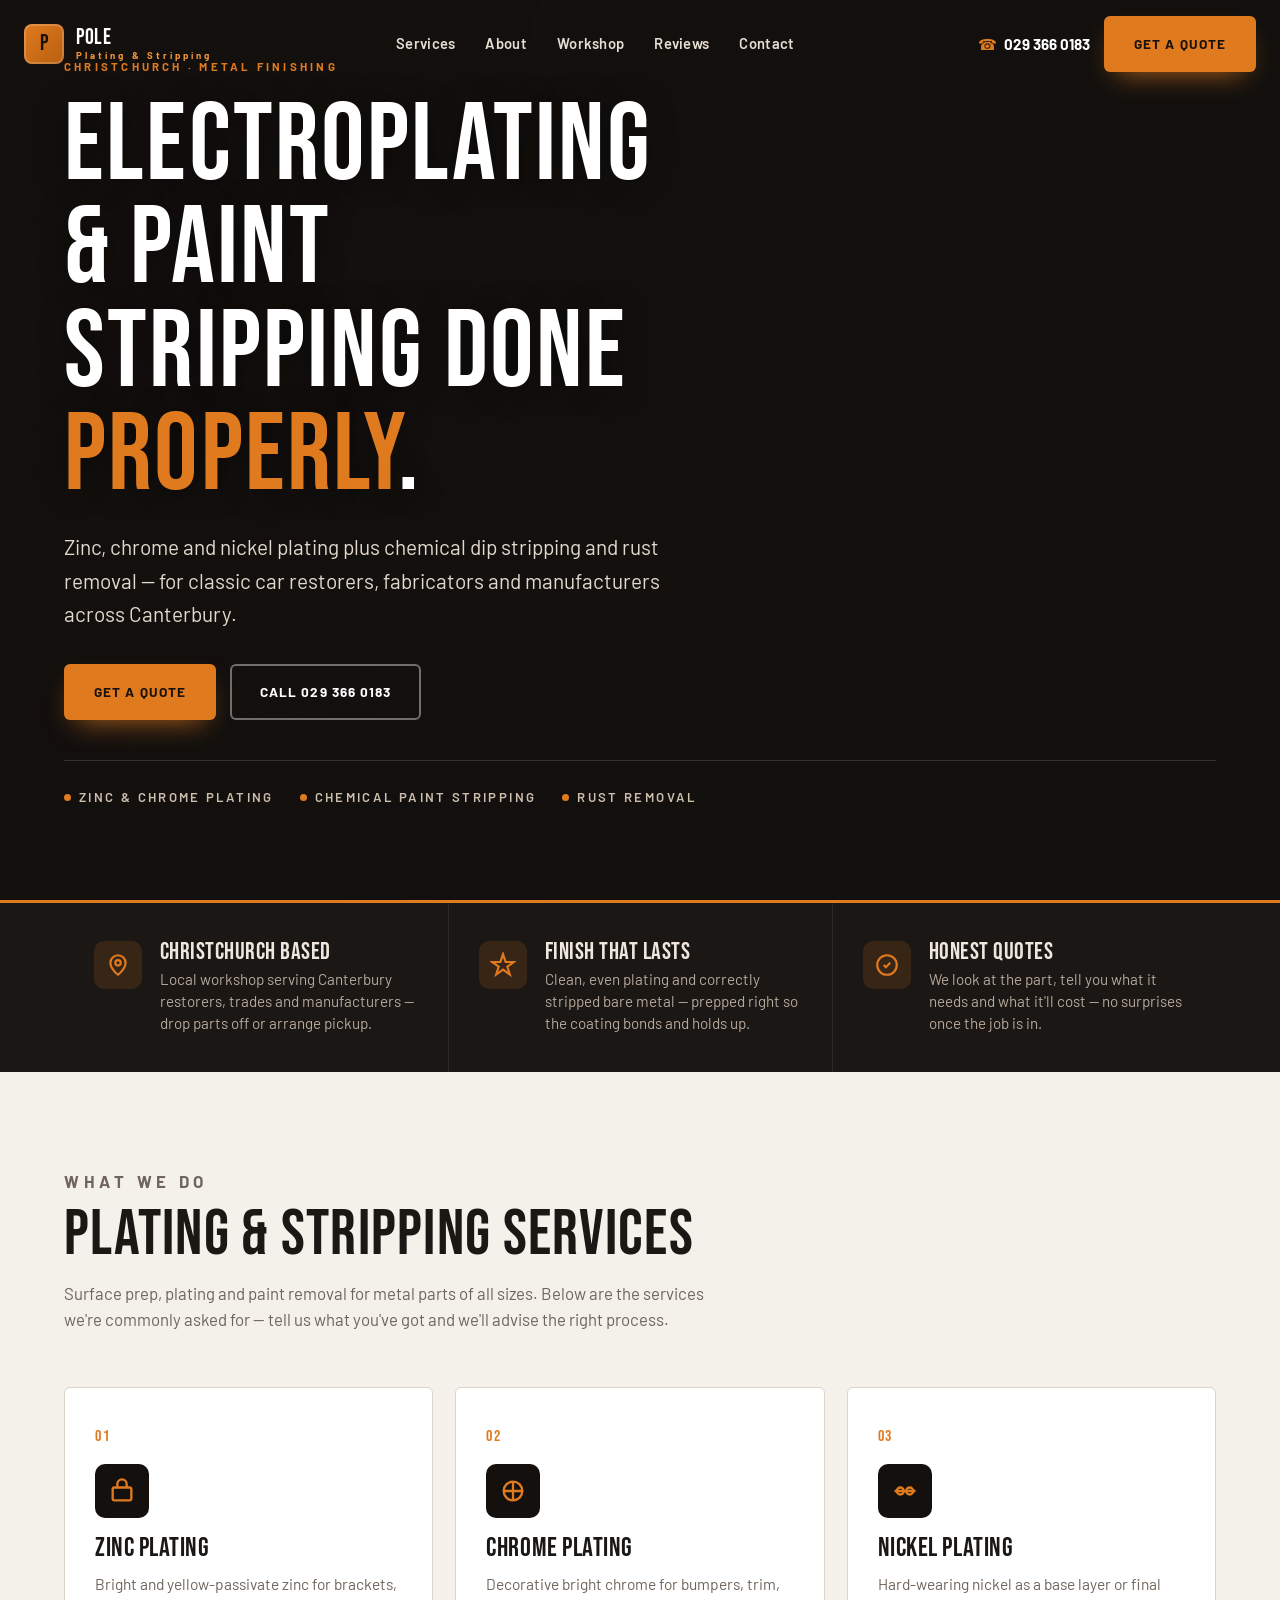
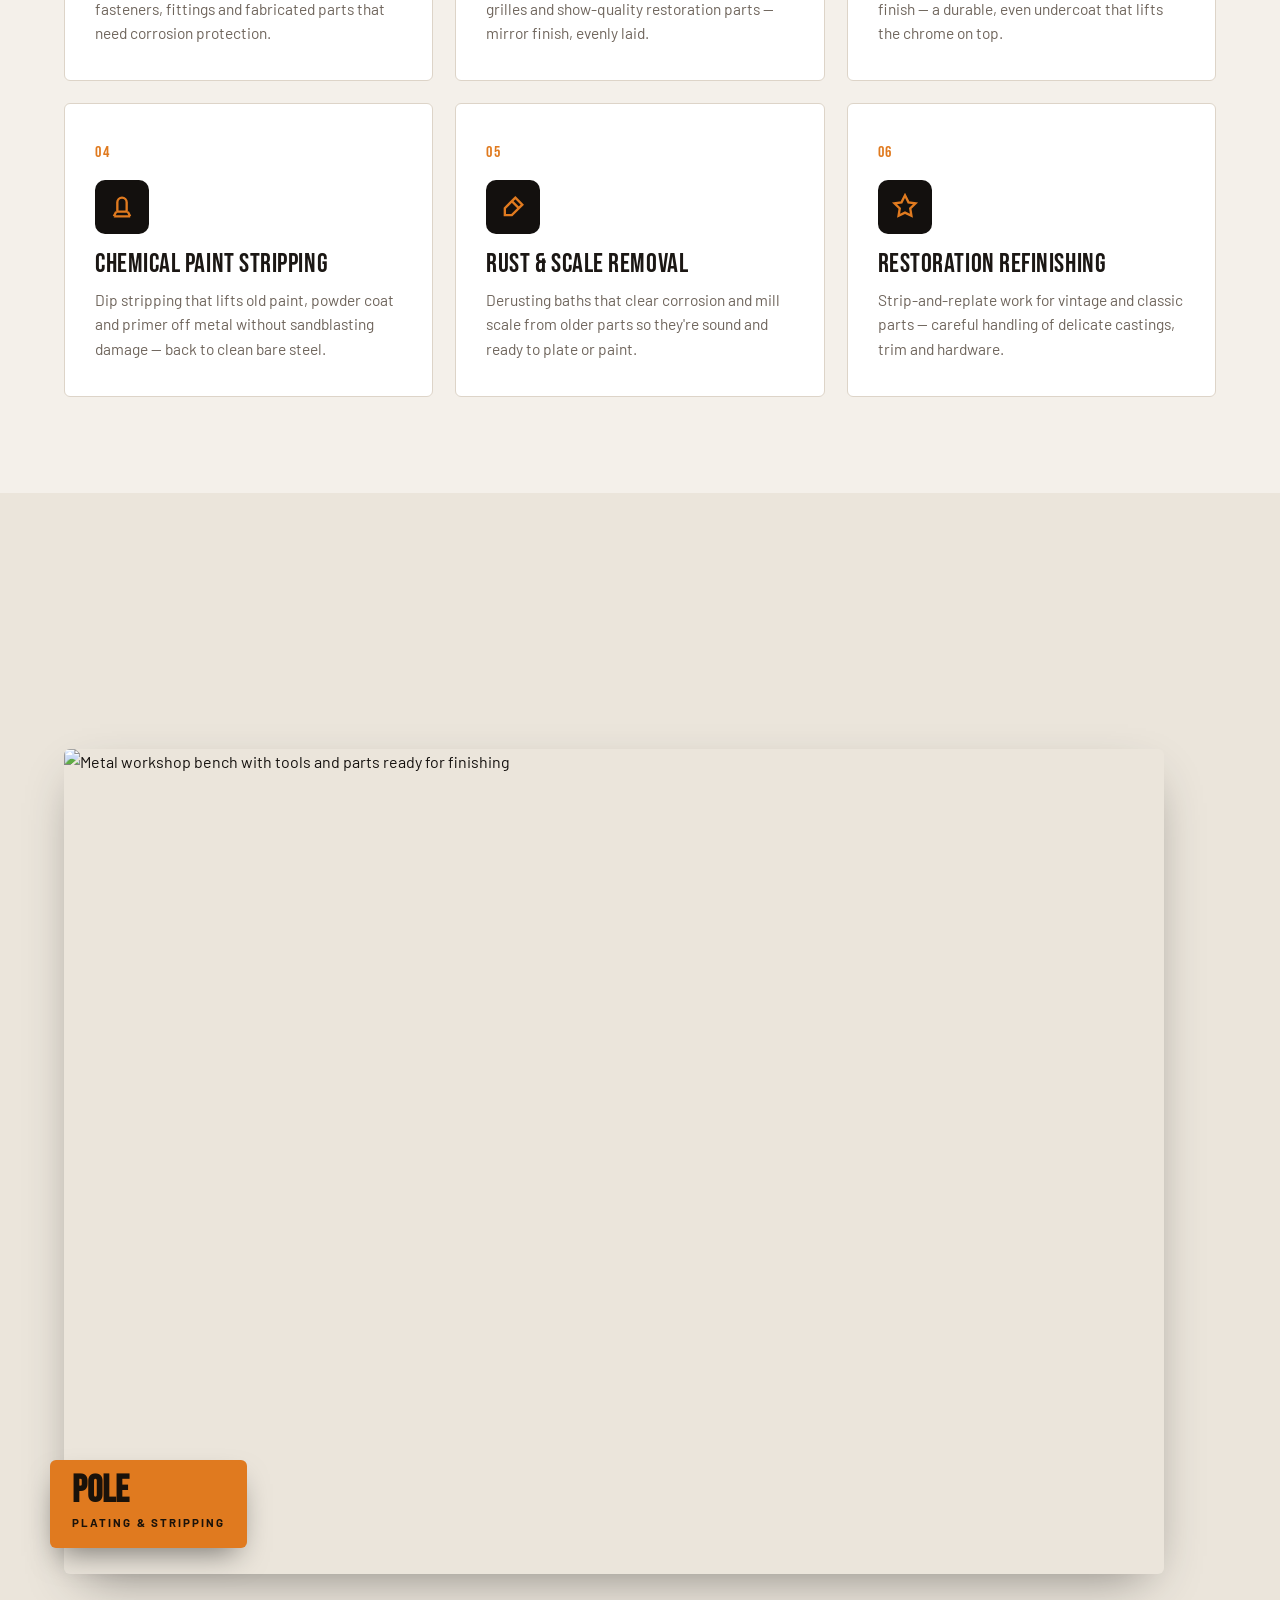
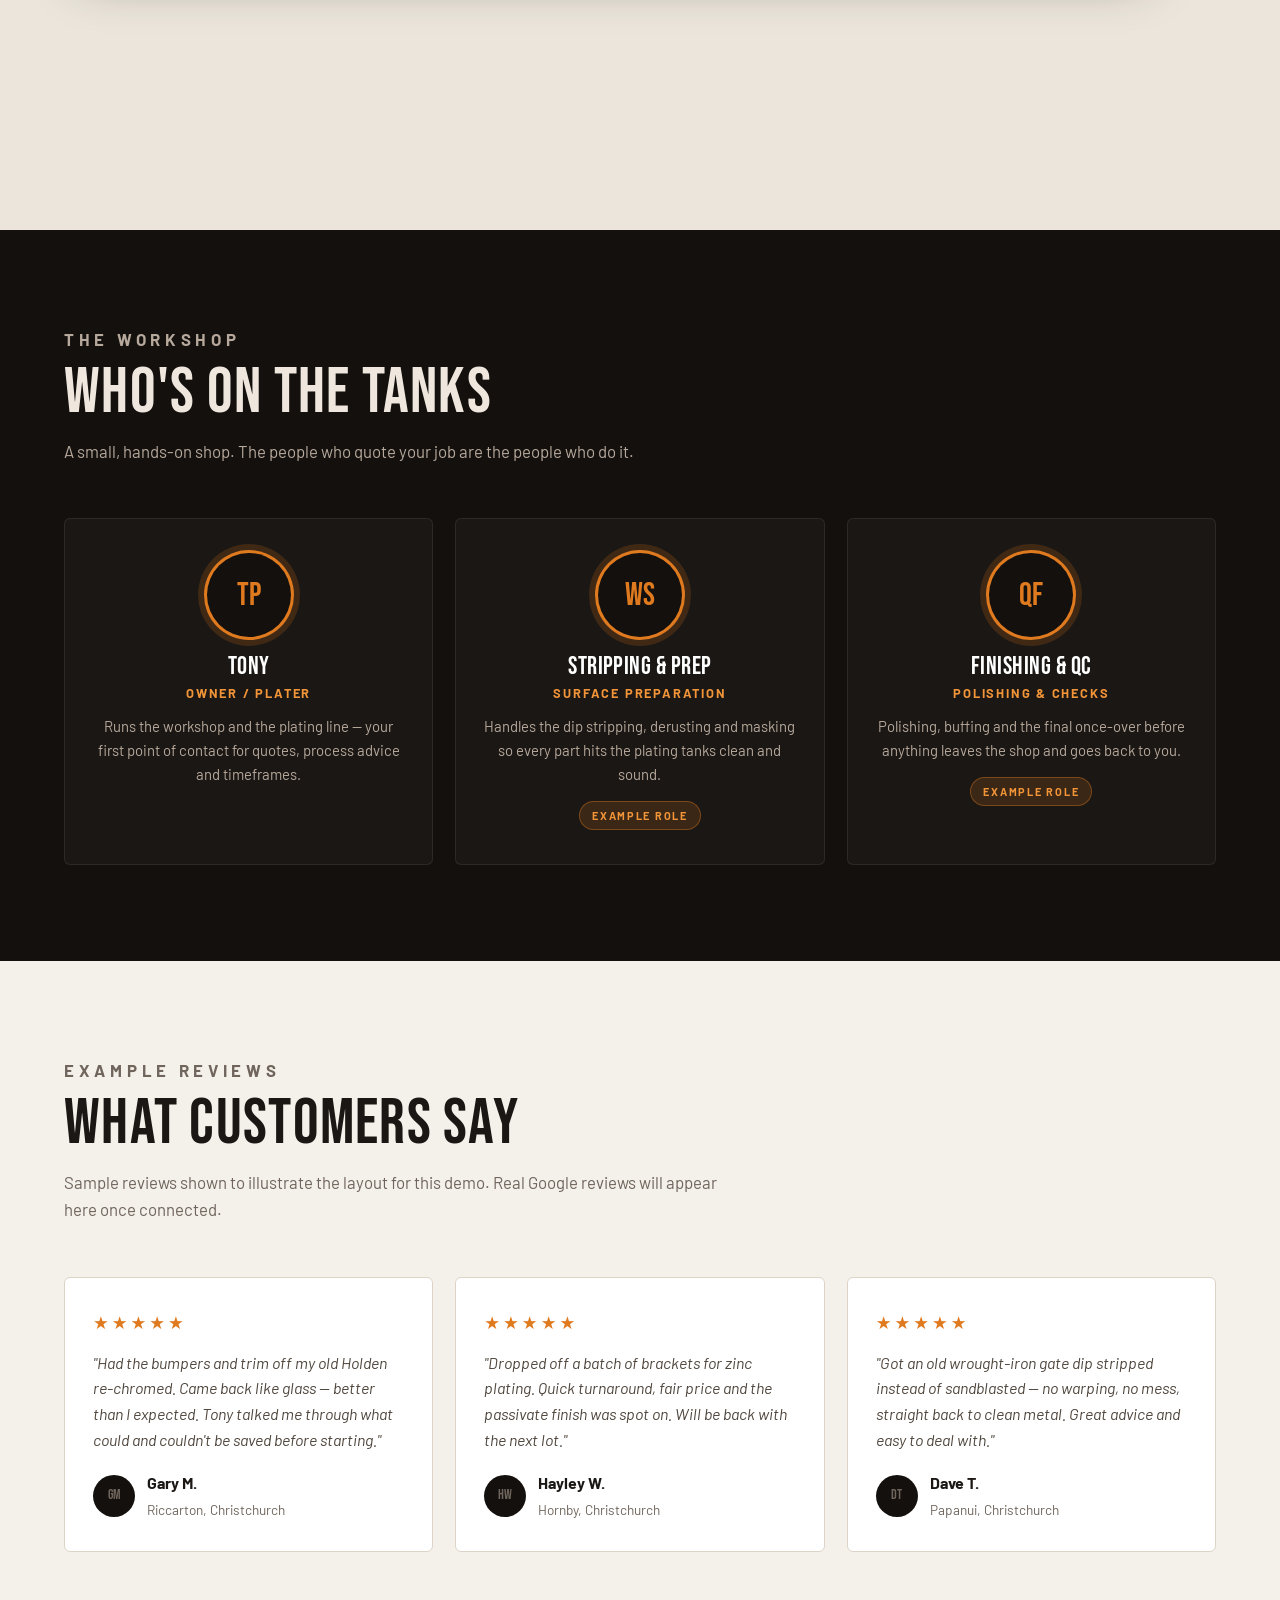
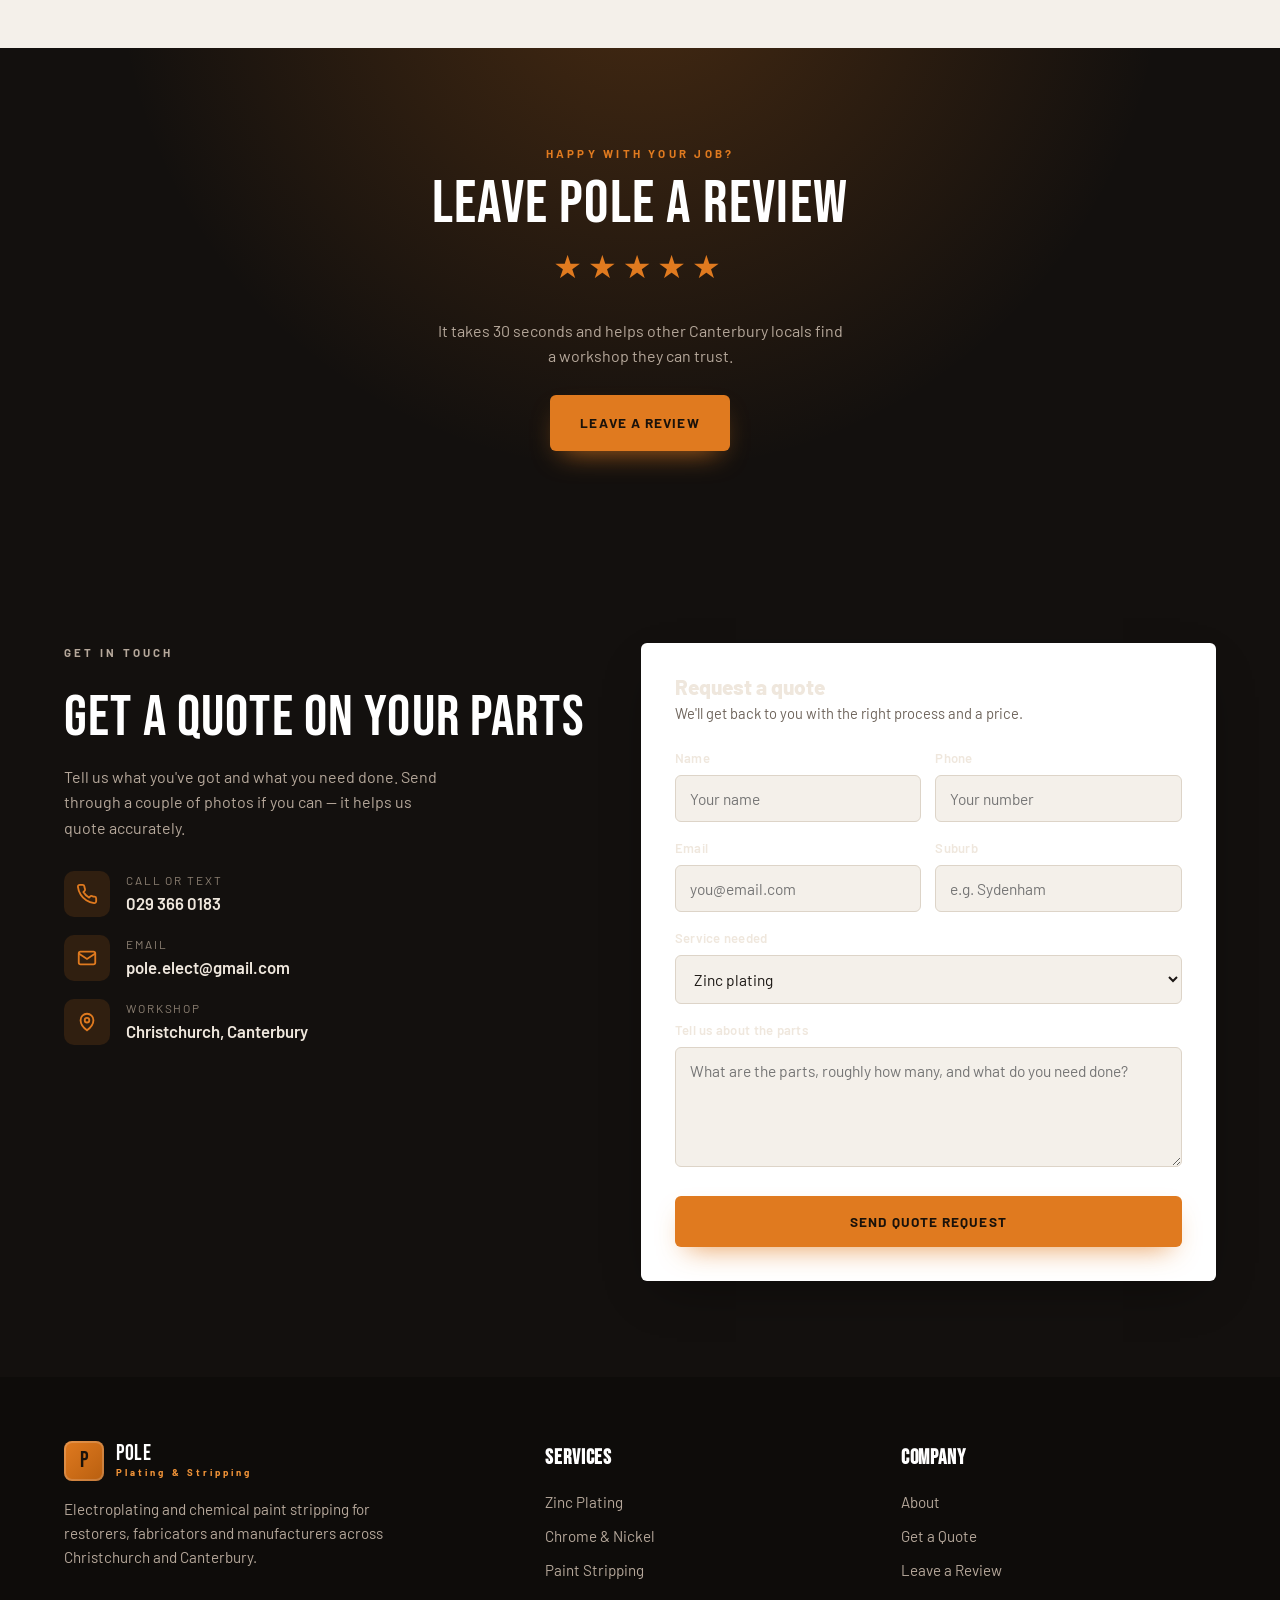
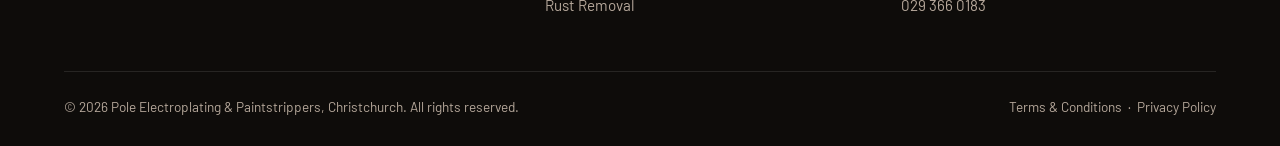
==== index.html @ 2fe61bdd "Initial build: Pole Electroplating & Paintstrippers" ====
<!DOCTYPE html>
<html lang="en-NZ">
<head>
<meta charset="UTF-8">
<meta name="viewport" content="width=device-width, initial-scale=1.0">
<title>Pole Electroplating &amp; Paintstrippers | Electroplating &amp; Paint Stripping, Christchurch</title>
<meta name="description" content="Christchurch electroplating and chemical paint stripping. Zinc, chrome and nickel plating plus dip stripping and rust removal for restorers, fabricators and manufacturers. Get a quote from Pole.">
<link rel="icon" type="image/svg+xml" href="favicon.svg">
<meta property="og:title" content="Pole Electroplating & Paintstrippers — Christchurch metal finishing">
<meta property="og:description" content="Zinc, chrome and nickel plating plus chemical paint stripping and rust removal across Canterbury.">
<meta property="og:type" content="website">
<meta property="og:image" content="https://images.unsplash.com/photo-1518709268805-4e9042af9f23?auto=format&fit=crop&w=1200&q=70">
<link rel="preconnect" href="https://fonts.googleapis.com">
<link rel="preconnect" href="https://fonts.gstatic.com" crossorigin>
<link href="https://fonts.googleapis.com/css2?family=Bebas+Neue&family=Barlow:ital,wght@0,400;0,500;0,600;0,700;0,800;1,400&display=swap" rel="stylesheet">
<link rel="stylesheet" href="style.css">
</head>
<body>

<!-- Intro overlay -->
<div class="intro" aria-hidden="true">
  <div class="intro-mark">
    <div class="brand-mark">P</div>
    <b>POLE</b>
    <span>Electroplating &amp; Paintstrippers</span>
    <div class="intro-bar"><i></i></div>
  </div>
</div>

<!-- Nav -->
<header class="nav">
  <a class="brand" href="index.html">
    <span class="brand-mark">P</span>
    <span class="brand-name">Pole<small>Plating &amp; Stripping</small></span>
  </a>
  <nav class="nav-links">
    <a href="#services">Services</a>
    <a href="#about">About</a>
    <a href="#crew">Workshop</a>
    <a href="#reviews">Reviews</a>
    <a href="#contact">Contact</a>
  </nav>
  <div class="nav-cta">
    <a class="nav-phone" href="tel:+64293660183"><span>&#9742;</span> 029 366 0183</a>
    <a class="btn btn--primary" href="#contact">Get a Quote</a>
    <button class="nav-toggle" aria-label="Menu"><svg viewBox="0 0 24 24" fill="none" stroke="currentColor" stroke-width="2"><path d="M3 6h18M3 12h18M3 18h18"/></svg></button>
  </div>
</header>

<!-- Hero -->
<section class="hero">
  <div class="hero-slides">
    <div class="hero-slide active" style="background-image:url('https://images.unsplash.com/photo-1518709268805-4e9042af9f23?auto=format&fit=crop&w=1900&q=80')"></div>
    <div class="hero-slide" style="background-image:url('https://images.unsplash.com/photo-1504917595217-d4dc5ebe6122?auto=format&fit=crop&w=1900&q=80')"></div>
    <div class="hero-slide" style="background-image:url('https://images.unsplash.com/photo-1565891741441-64926e441838?auto=format&fit=crop&w=1900&q=80')"></div>
  </div>
  <div class="hero-overlay"></div>
  <div class="hero-inner">
    <p class="eyebrow">Christchurch &middot; Metal Finishing</p>
    <h1>Electroplating &amp; paint stripping done <em>properly</em>.</h1>
    <p class="hero-sub">Zinc, chrome and nickel plating plus chemical dip stripping and rust removal — for classic car restorers, fabricators and manufacturers across Canterbury.</p>
    <div class="hero-actions">
      <a class="btn btn--primary" href="#contact">Get a Quote</a>
      <a class="btn btn--ghost" href="tel:+64293660183">Call 029 366 0183</a>
    </div>
    <div class="hero-tags">
      <span>Zinc &amp; Chrome Plating</span>
      <span>Chemical Paint Stripping</span>
      <span>Rust Removal</span>
    </div>
  </div>
</section>

<!-- Trust strip -->
<section class="trust">
  <div class="wrap">
    <div class="trust-grid">
      <div class="trust-item reveal">
        <div class="trust-ico"><svg viewBox="0 0 24 24" fill="none" stroke="currentColor" stroke-width="2"><path d="M12 21s-7-5.2-7-11a7 7 0 0 1 14 0c0 5.8-7 11-7 11z"/><circle cx="12" cy="10" r="2.5"/></svg></div>
        <div><h3>Christchurch Based</h3><p>Local workshop serving Canterbury restorers, trades and manufacturers — drop parts off or arrange pickup.</p></div>
      </div>
      <div class="trust-item reveal">
        <div class="trust-ico"><svg viewBox="0 0 24 24" fill="none" stroke="currentColor" stroke-width="2"><path d="M12 2l2.4 7.2H22l-6 4.4 2.3 7.2-6.3-4.6L5.7 20.8 8 13.6 2 9.2h7.6z"/></svg></div>
        <div><h3>Finish That Lasts</h3><p>Clean, even plating and correctly stripped bare metal — prepped right so the coating bonds and holds up.</p></div>
      </div>
      <div class="trust-item reveal">
        <div class="trust-ico"><svg viewBox="0 0 24 24" fill="none" stroke="currentColor" stroke-width="2"><path d="M9 12l2 2 4-4"/><path d="M21 12a9 9 0 1 1-18 0 9 9 0 0 1 18 0z"/></svg></div>
        <div><h3>Honest Quotes</h3><p>We look at the part, tell you what it needs and what it'll cost — no surprises once the job is in.</p></div>
      </div>
    </div>
  </div>
</section>

<!-- Services -->
<section class="section section--bone" id="services">
  <div class="wrap">
    <div class="section-head reveal">
      <p class="eyebrow">What We Do</p>
      <h2>Plating &amp; stripping services</h2>
      <p>Surface prep, plating and paint removal for metal parts of all sizes. Below are the services we're commonly asked for — tell us what you've got and we'll advise the right process.</p>
    </div>
    <div class="svc-grid">
      <article class="svc-card reveal">
        <span class="svc-num">01</span>
        <div class="svc-ico"><svg viewBox="0 0 24 24" fill="none" stroke="currentColor" stroke-width="2"><rect x="4" y="9" width="16" height="11" rx="1.5"/><path d="M8 9V6a4 4 0 0 1 8 0v3"/></svg></div>
        <h3>Zinc Plating</h3>
        <p>Bright and yellow-passivate zinc for brackets, fasteners, fittings and fabricated parts that need corrosion protection.</p>
      </article>
      <article class="svc-card reveal">
        <span class="svc-num">02</span>
        <div class="svc-ico"><svg viewBox="0 0 24 24" fill="none" stroke="currentColor" stroke-width="2"><circle cx="12" cy="12" r="8"/><path d="M12 4v16M4 12h16"/></svg></div>
        <h3>Chrome Plating</h3>
        <p>Decorative bright chrome for bumpers, trim, grilles and show-quality restoration parts — mirror finish, evenly laid.</p>
      </article>
      <article class="svc-card reveal">
        <span class="svc-num">03</span>
        <div class="svc-ico"><svg viewBox="0 0 24 24" fill="none" stroke="currentColor" stroke-width="2"><path d="M3 12h18"/><circle cx="8" cy="12" r="3"/><circle cx="16" cy="12" r="3"/></svg></div>
        <h3>Nickel Plating</h3>
        <p>Hard-wearing nickel as a base layer or final finish — a durable, even undercoat that lifts the chrome on top.</p>
      </article>
      <article class="svc-card reveal">
        <span class="svc-num">04</span>
        <div class="svc-ico"><svg viewBox="0 0 24 24" fill="none" stroke="currentColor" stroke-width="2"><path d="M5 20h14M7 16l-2 4M17 16l2 4"/><path d="M8 16V8a4 4 0 0 1 8 0v8z"/></svg></div>
        <h3>Chemical Paint Stripping</h3>
        <p>Dip stripping that lifts old paint, powder coat and primer off metal without sandblasting damage — back to clean bare steel.</p>
      </article>
      <article class="svc-card reveal">
        <span class="svc-num">05</span>
        <div class="svc-ico"><svg viewBox="0 0 24 24" fill="none" stroke="currentColor" stroke-width="2"><path d="M14 4l6 6-9 9H5v-6z"/><path d="M11 7l6 6"/></svg></div>
        <h3>Rust &amp; Scale Removal</h3>
        <p>Derusting baths that clear corrosion and mill scale from older parts so they're sound and ready to plate or paint.</p>
      </article>
      <article class="svc-card reveal">
        <span class="svc-num">06</span>
        <div class="svc-ico"><svg viewBox="0 0 24 24" fill="none" stroke="currentColor" stroke-width="2"><path d="M12 2l3 6 6 .9-4.5 4.3 1 6.3L12 16.8 6.5 19.5l1-6.3L3 8.9 9 8z"/></svg></div>
        <h3>Restoration Refinishing</h3>
        <p>Strip-and-replate work for vintage and classic parts — careful handling of delicate castings, trim and hardware.</p>
      </article>
    </div>
  </div>
</section>

<!-- About -->
<section class="section section--bone2" id="about">
  <div class="wrap">
    <div class="about-grid">
      <div class="about-media reveal">
        <img src="https://images.unsplash.com/photo-1486262715619-67b85e0b08d3?auto=format&fit=crop&w=1100&q=80" alt="Metal workshop bench with tools and parts ready for finishing" width="1100" height="825" loading="lazy">
        <div class="about-tag"><b>Pole</b><span>Plating &amp; Stripping</span></div>
      </div>
      <div class="about-copy reveal">
        <p class="eyebrow">About the Workshop</p>
        <h2>A Christchurch metal finishing shop that treats your parts like its own</h2>
        <p>Pole Electroplating &amp; Paintstrippers handles the messy, exacting end of metalwork — getting old coatings off and fresh plating on, so your parts come back clean, protected and looking right.</p>
        <p>Whether it's a single bumper for a restoration, a batch of brackets off a production line, or a rusty gate that needs stripping back, we work out the right process for the part in front of us and do it properly.</p>
        <ul class="check">
          <li><svg viewBox="0 0 24 24" fill="none" stroke="currentColor" stroke-width="2.4"><path d="M5 12l5 5L20 6"/></svg> Locally owned and operated in Christchurch</li>
          <li><svg viewBox="0 0 24 24" fill="none" stroke="currentColor" stroke-width="2.4"><path d="M5 12l5 5L20 6"/></svg> Clear quotes before any work starts</li>
          <li><svg viewBox="0 0 24 24" fill="none" stroke="currentColor" stroke-width="2.4"><path d="M5 12l5 5L20 6"/></svg> Careful handling of delicate and one-off parts</li>
        </ul>
        <a class="btn btn--dark" href="#contact" style="margin-top:28px">Talk to us about your parts</a>
      </div>
    </div>
  </div>
</section>

<!-- Crew -->
<section class="section section--dark" id="crew">
  <div class="wrap">
    <div class="section-head reveal">
      <p class="eyebrow">The Workshop</p>
      <h2>Who's on the tanks</h2>
      <p>A small, hands-on shop. The people who quote your job are the people who do it.</p>
    </div>
    <div class="crew-grid">
      <article class="crew-card reveal">
        <div class="crew-avatar">TP</div>
        <h3>Tony</h3>
        <div class="crew-role">Owner / Plater</div>
        <p>Runs the workshop and the plating line — your first point of contact for quotes, process advice and timeframes.</p>
      </article>
      <article class="crew-card reveal">
        <div class="crew-avatar">WS</div>
        <h3>Stripping &amp; Prep</h3>
        <div class="crew-role">Surface Preparation</div>
        <p>Handles the dip stripping, derusting and masking so every part hits the plating tanks clean and sound.</p>
        <span class="badge">Example role</span>
      </article>
      <article class="crew-card reveal">
        <div class="crew-avatar">QF</div>
        <h3>Finishing &amp; QC</h3>
        <div class="crew-role">Polishing &amp; Checks</div>
        <p>Polishing, buffing and the final once-over before anything leaves the shop and goes back to you.</p>
        <span class="badge">Example role</span>
      </article>
    </div>
  </div>
</section>

<!-- Reviews -->
<section class="section section--bone" id="reviews">
  <div class="wrap">
    <div class="section-head reveal">
      <p class="eyebrow">Example Reviews</p>
      <h2>What customers say</h2>
      <p>Sample reviews shown to illustrate the layout for this demo. Real Google reviews will appear here once connected.</p>
    </div>
    <div class="rev-grid">
      <article class="rev-card reveal">
        <div class="stars">&#9733;&#9733;&#9733;&#9733;&#9733;</div>
        <p>"Had the bumpers and trim off my old Holden re-chromed. Came back like glass — better than I expected. Tony talked me through what could and couldn't be saved before starting."</p>
        <div class="rev-who"><span class="rev-ini">GM</span><div><b>Gary M.</b><span>Riccarton, Christchurch</span></div></div>
      </article>
      <article class="rev-card reveal">
        <div class="stars">&#9733;&#9733;&#9733;&#9733;&#9733;</div>
        <p>"Dropped off a batch of brackets for zinc plating. Quick turnaround, fair price and the passivate finish was spot on. Will be back with the next lot."</p>
        <div class="rev-who"><span class="rev-ini">HW</span><div><b>Hayley W.</b><span>Hornby, Christchurch</span></div></div>
      </article>
      <article class="rev-card reveal">
        <div class="stars">&#9733;&#9733;&#9733;&#9733;&#9733;</div>
        <p>"Got an old wrought-iron gate dip stripped instead of sandblasted — no warping, no mess, straight back to clean metal. Great advice and easy to deal with."</p>
        <div class="rev-who"><span class="rev-ini">DT</span><div><b>Dave T.</b><span>Papanui, Christchurch</span></div></div>
      </article>
    </div>
  </div>
</section>

<!-- Review funnel banner -->
<section class="section funnel">
  <div class="wrap">
    <p class="eyebrow">Happy With Your Job?</p>
    <h2>Leave Pole a review</h2>
    <div class="funnel-stars">&#9733;&#9733;&#9733;&#9733;&#9733;</div>
    <p style="color:#b6a89b;max-width:46ch;margin:0 auto 26px">It takes 30 seconds and helps other Canterbury locals find a workshop they can trust.</p>
    <a class="btn btn--primary" href="review.html">Leave a Review</a>
  </div>
</section>

<!-- Contact -->
<section class="section section--dark" id="contact">
  <div class="wrap">
    <div class="contact-grid">
      <div class="contact-info reveal">
        <p class="eyebrow">Get In Touch</p>
        <h2>Get a quote on your parts</h2>
        <p>Tell us what you've got and what you need done. Send through a couple of photos if you can — it helps us quote accurately.</p>
        <div class="cinfo">
          <a href="tel:+64293660183"><span class="ci-ico"><svg viewBox="0 0 24 24" fill="none" stroke="currentColor" stroke-width="2"><path d="M22 16.9v3a2 2 0 0 1-2.2 2 19.8 19.8 0 0 1-8.6-3.1 19.5 19.5 0 0 1-6-6A19.8 19.8 0 0 1 2.1 4.2 2 2 0 0 1 4.1 2h3a2 2 0 0 1 2 1.7c.1 1 .4 1.9.7 2.8a2 2 0 0 1-.5 2.1L8.1 9.9a16 16 0 0 0 6 6l1.3-1.2a2 2 0 0 1 2.1-.5c.9.3 1.8.6 2.8.7a2 2 0 0 1 1.7 2z"/></svg></span><span><small>Call or text</small><b>029 366 0183</b></span></a>
          <a href="mailto:pole.elect@gmail.com"><span class="ci-ico"><svg viewBox="0 0 24 24" fill="none" stroke="currentColor" stroke-width="2"><rect x="3" y="5" width="18" height="14" rx="2"/><path d="M3 7l9 6 9-6"/></svg></span><span><small>Email</small><b>pole.elect@gmail.com</b></span></a>
          <div><span class="ci-ico"><svg viewBox="0 0 24 24" fill="none" stroke="currentColor" stroke-width="2"><path d="M12 21s-7-5.2-7-11a7 7 0 0 1 14 0c0 5.8-7 11-7 11z"/><circle cx="12" cy="10" r="2.5"/></svg></span><span><small>Workshop</small><b>Christchurch, Canterbury</b></span></div>
        </div>
      </div>
      <form class="form reveal" action="https://formsubmit.co/pole.elect@gmail.com" method="POST">
        <h3>Request a quote</h3>
        <p>We'll get back to you with the right process and a price.</p>
        <input type="hidden" name="_subject" value="New quote request — Pole Electroplating website">
        <input type="hidden" name="_captcha" value="false">
        <input type="hidden" name="_template" value="table">
        <input type="text" name="_honey" style="display:none">
        <div class="row2">
          <div class="field"><label>Name</label><input type="text" name="Name" required placeholder="Your name"></div>
          <div class="field"><label>Phone</label><input type="tel" name="Phone" required placeholder="Your number"></div>
        </div>
        <div class="row2">
          <div class="field"><label>Email</label><input type="email" name="Email" placeholder="you@email.com"></div>
          <div class="field"><label>Suburb</label><input type="text" name="Suburb" placeholder="e.g. Sydenham"></div>
        </div>
        <div class="field"><label>Service needed</label>
          <select name="Service">
            <option>Zinc plating</option>
            <option>Chrome plating</option>
            <option>Nickel plating</option>
            <option>Paint stripping</option>
            <option>Rust removal</option>
            <option>Restoration refinishing</option>
            <option>Not sure — need advice</option>
          </select>
        </div>
        <div class="field"><label>Tell us about the parts</label><textarea name="Details" placeholder="What are the parts, roughly how many, and what do you need done?"></textarea></div>
        <button class="btn btn--primary" type="submit">Send Quote Request</button>
      </form>
    </div>
  </div>
</section>

<!-- Footer -->
<footer class="footer">
  <div class="wrap">
    <div class="foot-grid">
      <div>
        <a class="brand" href="index.html"><span class="brand-mark">P</span><span class="brand-name">Pole<small>Plating &amp; Stripping</small></span></a>
        <p class="foot-about">Electroplating and chemical paint stripping for restorers, fabricators and manufacturers across Christchurch and Canterbury.</p>
      </div>
      <div class="foot-col">
        <h4>Services</h4>
        <a href="services.html">Zinc Plating</a>
        <a href="services.html">Chrome &amp; Nickel</a>
        <a href="services.html">Paint Stripping</a>
        <a href="services.html">Rust Removal</a>
      </div>
      <div class="foot-col">
        <h4>Company</h4>
        <a href="#about">About</a>
        <a href="#contact">Get a Quote</a>
        <a href="review.html">Leave a Review</a>
        <a href="tel:+64293660183">029 366 0183</a>
      </div>
    </div>
    <div class="foot-bottom">
      <span>&copy; 2026 Pole Electroplating &amp; Paintstrippers, Christchurch. All rights reserved.</span>
      <span><a href="terms.html">Terms &amp; Conditions</a> &nbsp;&middot;&nbsp; <a href="privacy.html">Privacy Policy</a></span>
    </div>
  </div>
</footer>

<script src="app.js"></script>
</body>
</html>
---- style.css ----
/* Pole Electroplating & Paintstrippers — Industrial archetype
   Display: Bebas Neue · Body: Barlow · Accent: copper-orange on charcoal */

:root{
  --char-900:#13100e;
  --char-800:#1b1714;
  --char-700:#241f1b;
  --bone:#f4f0ea;
  --bone-2:#ebe5db;
  --ink:#1b1714;
  --muted:#6f655c;
  --line:#ddd4c8;
  --accent:#e07a1f;
  --accent-2:#f29438;
  --accent-deep:#b85f10;
  --white:#ffffff;
  --radius:6px;
  --maxw:1200px;
  --shadow:0 18px 50px -18px rgba(0,0,0,.45);
}

*{box-sizing:border-box;margin:0;padding:0}
html{scroll-behavior:smooth}
body{
  font-family:'Barlow',system-ui,sans-serif;
  color:var(--ink);
  background:var(--bone);
  line-height:1.6;
  -webkit-font-smoothing:antialiased;
  overflow-x:hidden;
}
h1,h2,h3,.display{
  font-family:'Bebas Neue',Impact,sans-serif;
  font-weight:400;
  letter-spacing:.02em;
  line-height:.95;
  text-transform:uppercase;
}
a{color:inherit;text-decoration:none}
img{display:block;max-width:100%}
.wrap{max-width:var(--maxw);margin:0 auto;padding:0 24px}
.eyebrow{
  font-family:'Barlow',sans-serif;
  text-transform:uppercase;
  letter-spacing:.28em;
  font-size:.72rem;
  font-weight:700;
  color:var(--accent);
}
.section{padding:96px 0}
.section--bone{background:var(--bone)}
.section--bone2{background:var(--bone-2)}
.section--dark{background:var(--char-900);color:#efe7dd}
.section-head{max-width:680px;margin-bottom:54px}
.section-head h2{font-size:clamp(2.6rem,5vw,4rem);margin:10px 0 14px}
.section-head p{color:var(--muted);font-size:1.05rem}
.section--dark .section-head p{color:#b6a89b}

/* Buttons */
.btn{
  display:inline-flex;align-items:center;gap:.5em;
  font-family:'Barlow',sans-serif;font-weight:700;
  text-transform:uppercase;letter-spacing:.08em;font-size:.85rem;
  padding:15px 28px;border-radius:var(--radius);
  border:2px solid transparent;cursor:pointer;
  transition:transform .18s ease,background .18s ease,color .18s ease,box-shadow .18s ease;
}
.btn--primary{background:var(--accent);color:#1a120a;box-shadow:0 12px 28px -12px rgba(224,122,31,.8)}
.btn--primary:hover{background:var(--accent-2);transform:translateY(-2px)}
.btn--ghost{background:transparent;color:#fff;border-color:rgba(255,255,255,.4)}
.btn--ghost:hover{border-color:var(--accent);color:var(--accent);transform:translateY(-2px)}
.btn--dark{background:var(--char-900);color:#fff}
.btn--dark:hover{background:var(--accent);color:#1a120a;transform:translateY(-2px)}

/* Nav */
.nav{
  position:fixed;top:0;left:0;right:0;z-index:50;
  display:flex;align-items:center;justify-content:space-between;
  padding:16px 24px;transition:background .3s ease,padding .3s ease,box-shadow .3s ease;
}
.nav.scrolled{background:rgba(19,16,14,.94);backdrop-filter:blur(10px);box-shadow:0 8px 30px -12px rgba(0,0,0,.6);padding:11px 24px}
.brand{display:flex;align-items:center;gap:12px;color:#fff}
.brand-mark{
  width:40px;height:40px;border-radius:8px;flex:0 0 auto;
  background:linear-gradient(135deg,var(--accent),var(--accent-deep));
  display:grid;place-items:center;font-family:'Bebas Neue',sans-serif;
  font-size:1.4rem;color:#1a120a;box-shadow:inset 0 0 0 2px rgba(255,255,255,.18);
}
.brand-name{font-family:'Bebas Neue',sans-serif;font-size:1.35rem;line-height:1;letter-spacing:.03em}
.brand-name small{display:block;font-family:'Barlow',sans-serif;font-size:.6rem;letter-spacing:.32em;color:var(--accent-2);font-weight:700;margin-top:3px}
.nav-links{display:flex;align-items:center;gap:30px}
.nav-links a{color:#e7ded3;font-weight:600;font-size:.92rem;letter-spacing:.02em;transition:color .2s}
.nav-links a:hover{color:var(--accent)}
.nav-cta{display:flex;align-items:center;gap:14px}
.nav-phone{color:#fff;font-weight:700;font-size:.95rem;display:flex;align-items:center;gap:7px}
.nav-phone span{color:var(--accent)}
.nav-toggle{display:none;background:none;border:0;color:#fff;cursor:pointer}
.nav-toggle svg{width:28px;height:28px}

/* Hero */
.hero{position:relative;min-height:100vh;display:flex;align-items:flex-end;background:var(--char-900);overflow:hidden}
.hero-slides{position:absolute;inset:0;z-index:0}
.hero-slide{position:absolute;inset:0;background-size:cover;background-position:center;opacity:0;transition:opacity 1.6s ease;transform:scale(1.06)}
.hero-slide.active{opacity:1;animation:kenburns 8s ease forwards}
@keyframes kenburns{from{transform:scale(1.06)}to{transform:scale(1.14)}}
.hero-overlay{position:absolute;inset:0;z-index:1;
  background:linear-gradient(180deg,rgba(19,16,14,.55) 0%,rgba(19,16,14,.5) 40%,rgba(19,16,14,.86) 100%);}
.hero-overlay::after{content:"";position:absolute;inset:0;background:linear-gradient(90deg,rgba(19,16,14,.6),transparent 60%)}
.hero-inner{position:relative;z-index:2;width:100%;max-width:var(--maxw);margin:0 auto;padding:0 24px 92px}
.hero .eyebrow{margin-bottom:20px}
.hero h1{color:#fff;font-size:clamp(3.2rem,8.5vw,7rem);max-width:14ch;text-shadow:0 2px 30px rgba(0,0,0,.4)}
.hero h1 em{font-style:normal;color:var(--accent)}
.hero-sub{color:#e3d9cd;font-size:clamp(1.05rem,2vw,1.3rem);max-width:54ch;margin:22px 0 34px}
.hero-actions{display:flex;flex-wrap:wrap;gap:14px}
.hero-tags{display:flex;flex-wrap:wrap;gap:10px 26px;margin-top:40px;padding-top:26px;border-top:1px solid rgba(255,255,255,.14)}
.hero-tags span{color:#cdbfae;font-size:.82rem;letter-spacing:.18em;text-transform:uppercase;font-weight:600;display:flex;align-items:center;gap:8px}
.hero-tags span::before{content:"";width:7px;height:7px;background:var(--accent);border-radius:50%}

/* Trust strip */
.trust{background:var(--char-800);color:#efe7dd;border-top:3px solid var(--accent)}
.trust-grid{display:grid;grid-template-columns:repeat(3,1fr);gap:0}
.trust-item{display:flex;gap:18px;align-items:flex-start;padding:38px 30px}
.trust-item+.trust-item{border-left:1px solid rgba(255,255,255,.08)}
.trust-ico{flex:0 0 auto;width:48px;height:48px;border-radius:10px;display:grid;place-items:center;background:rgba(224,122,31,.14);color:var(--accent)}
.trust-ico svg{width:26px;height:26px}
.trust-item h3{font-size:1.5rem;margin-bottom:4px}
.trust-item p{color:#b6a89b;font-size:.95rem;line-height:1.45}

/* Services */
.svc-grid{display:grid;grid-template-columns:repeat(3,1fr);gap:22px}
.svc-card{
  background:#fff;border:1px solid var(--line);border-radius:var(--radius);
  padding:34px 30px;position:relative;overflow:hidden;
  transition:transform .22s ease,box-shadow .22s ease,border-color .22s ease;
}
.svc-card::before{content:"";position:absolute;left:0;top:0;height:100%;width:4px;background:var(--accent);transform:scaleY(0);transform-origin:top;transition:transform .25s ease}
.svc-card:hover{transform:translateY(-6px);box-shadow:var(--shadow);border-color:transparent}
.svc-card:hover::before{transform:scaleY(1)}
.svc-num{font-family:'Bebas Neue',sans-serif;font-size:1rem;color:var(--accent);letter-spacing:.1em}
.svc-ico{width:54px;height:54px;border-radius:10px;background:var(--char-900);color:var(--accent);display:grid;place-items:center;margin:14px 0 18px}
.svc-ico svg{width:28px;height:28px}
.svc-card h3{font-size:1.7rem;margin-bottom:10px}
.svc-card p{color:var(--muted);font-size:.97rem}

/* About */
.about-grid{display:grid;grid-template-columns:1.05fr 1fr;gap:60px;align-items:center}
.about-media{position:relative}
.about-media img{width:100%;aspect-ratio:4/3;object-fit:cover;border-radius:var(--radius);filter:saturate(.85) contrast(1.05);box-shadow:var(--shadow)}
.about-tag{position:absolute;left:-14px;bottom:26px;background:var(--accent);color:#1a120a;padding:14px 22px;border-radius:var(--radius);box-shadow:0 14px 30px -10px rgba(0,0,0,.5)}
.about-tag b{font-family:'Bebas Neue',sans-serif;font-size:2.4rem;display:block;line-height:.9}
.about-tag span{font-size:.72rem;letter-spacing:.18em;text-transform:uppercase;font-weight:700}
.about-copy h2{font-size:clamp(2.4rem,4.6vw,3.6rem);margin:10px 0 18px}
.about-copy p{color:#4f463d;margin-bottom:16px;font-size:1.04rem}
.check{list-style:none;margin-top:24px;display:grid;gap:14px}
.check li{display:flex;gap:14px;align-items:flex-start;font-weight:500}
.check li svg{flex:0 0 auto;width:24px;height:24px;color:var(--accent);margin-top:2px}

/* Crew */
.crew-grid{display:grid;grid-template-columns:repeat(3,1fr);gap:22px}
.crew-card{background:var(--char-800);border:1px solid rgba(255,255,255,.08);border-radius:var(--radius);padding:34px 28px;text-align:center;transition:transform .2s ease,border-color .2s}
.crew-card:hover{transform:translateY(-5px);border-color:var(--accent)}
.crew-avatar{width:84px;height:84px;border-radius:50%;margin:0 auto 18px;display:grid;place-items:center;
  background:var(--char-900);color:var(--accent);font-family:'Bebas Neue',sans-serif;font-size:2rem;
  box-shadow:0 0 0 3px var(--accent),0 0 0 9px rgba(224,122,31,.18)}
.crew-card h3{font-size:1.55rem;color:#fff}
.crew-role{color:var(--accent-2);font-weight:700;font-size:.8rem;letter-spacing:.14em;text-transform:uppercase;margin:4px 0 12px}
.crew-card p{color:#b6a89b;font-size:.93rem}
.badge{display:inline-block;background:rgba(224,122,31,.16);color:var(--accent-2);border:1px solid rgba(224,122,31,.4);
  font-size:.68rem;letter-spacing:.16em;text-transform:uppercase;font-weight:700;padding:5px 12px;border-radius:40px;margin-top:14px}

/* Reviews */
.rev-grid{display:grid;grid-template-columns:repeat(3,1fr);gap:22px}
.rev-card{background:#fff;border:1px solid var(--line);border-radius:var(--radius);padding:30px 28px;transition:transform .2s,box-shadow .2s}
.rev-card:hover{transform:translateY(-5px);box-shadow:var(--shadow)}
.stars{color:var(--accent);letter-spacing:3px;font-size:1.1rem;margin-bottom:14px}
.rev-card p{color:#4f463d;font-style:italic;margin-bottom:18px}
.rev-who{display:flex;align-items:center;gap:12px}
.rev-ini{width:42px;height:42px;border-radius:50%;background:var(--char-900);color:var(--accent);display:grid;place-items:center;font-family:'Bebas Neue',sans-serif;font-size:1.1rem}
.rev-who b{display:block;font-family:'Barlow';font-weight:700}
.rev-who span{font-size:.85rem;color:var(--muted)}

/* Review funnel banner */
.funnel{background:var(--char-900);color:#fff;text-align:center;position:relative;overflow:hidden}
.funnel::before{content:"";position:absolute;inset:0;background:radial-gradient(circle at 50% -20%,rgba(224,122,31,.25),transparent 60%)}
.funnel .wrap{position:relative}
.funnel .eyebrow{justify-content:center}
.funnel h2{font-size:clamp(2.4rem,5vw,3.8rem);margin:12px 0 8px}
.funnel-stars{color:var(--accent);font-size:2rem;letter-spacing:6px;margin:8px 0 26px}

/* Contact */
.contact-grid{display:grid;grid-template-columns:1fr 1.1fr;gap:54px}
.contact-info h2{font-size:clamp(2.4rem,4.6vw,3.6rem);color:#fff;margin:10px 0 18px}
.contact-info>p{color:#b6a89b;margin-bottom:30px;max-width:42ch}
.cinfo{display:grid;gap:18px}
.cinfo a,.cinfo div{display:flex;gap:16px;align-items:center;color:#efe7dd}
.cinfo .ci-ico{width:46px;height:46px;border-radius:10px;background:rgba(224,122,31,.14);color:var(--accent);display:grid;place-items:center;flex:0 0 auto}
.cinfo .ci-ico svg{width:22px;height:22px}
.cinfo small{display:block;color:#8d8073;font-size:.74rem;letter-spacing:.16em;text-transform:uppercase}
.cinfo b{font-weight:600;font-size:1.05rem}
.form{background:#fff;border-radius:var(--radius);padding:34px;box-shadow:var(--shadow)}
.form h3{font-family:'Barlow';font-weight:800;text-transform:none;font-size:1.3rem;margin-bottom:6px;letter-spacing:0}
.form>p{color:var(--muted);font-size:.92rem;margin-bottom:22px}
.field{margin-bottom:16px}
.field label{display:block;font-weight:600;font-size:.82rem;margin-bottom:6px;letter-spacing:.02em}
.field input,.field select,.field textarea{
  width:100%;padding:13px 14px;border:1px solid var(--line);border-radius:var(--radius);
  font-family:inherit;font-size:.97rem;background:var(--bone);color:var(--ink);transition:border-color .2s,box-shadow .2s}
.field input:focus,.field select:focus,.field textarea:focus{outline:0;border-color:var(--accent);box-shadow:0 0 0 3px rgba(224,122,31,.16);background:#fff}
.field textarea{resize:vertical;min-height:120px}
.row2{display:grid;grid-template-columns:1fr 1fr;gap:14px}
.form .btn{width:100%;justify-content:center;margin-top:6px}

/* Footer */
.footer{background:#0e0c0a;color:#b6a89b;padding:64px 0 28px}
.foot-grid{display:grid;grid-template-columns:1.4fr 1fr 1fr;gap:40px;margin-bottom:44px}
.footer .brand{color:#fff;margin-bottom:16px}
.foot-about{max-width:38ch;font-size:.95rem}
.foot-col h4{font-family:'Bebas Neue';font-size:1.3rem;color:#fff;letter-spacing:.04em;margin-bottom:16px}
.foot-col a{display:block;color:#b6a89b;margin-bottom:10px;font-size:.95rem;transition:color .2s}
.foot-col a:hover{color:var(--accent)}
.foot-bottom{border-top:1px solid rgba(255,255,255,.1);padding-top:24px;display:flex;justify-content:space-between;flex-wrap:wrap;gap:12px;font-size:.85rem}
.foot-bottom a:hover{color:var(--accent)}

/* Intro overlay */
.intro{position:fixed;inset:0;z-index:200;background:var(--char-900);display:grid;place-items:center;transition:opacity .7s ease,visibility .7s}
.intro.done{opacity:0;visibility:hidden}
.intro-mark{text-align:center;color:#fff}
.intro-mark .brand-mark{width:72px;height:72px;font-size:2.4rem;margin:0 auto 18px;animation:pulse 1.2s ease infinite alternate}
.intro-mark b{font-family:'Bebas Neue';font-size:2rem;letter-spacing:.06em;display:block}
.intro-mark span{font-size:.72rem;letter-spacing:.34em;text-transform:uppercase;color:var(--accent-2)}
.intro-bar{width:160px;height:3px;background:rgba(255,255,255,.14);border-radius:3px;margin:24px auto 0;overflow:hidden}
.intro-bar i{display:block;height:100%;width:0;background:var(--accent);animation:load 1.1s ease forwards}
@keyframes load{to{width:100%}}
@keyframes pulse{to{transform:scale(1.08)}}

/* Reveal animation */
.reveal{opacity:0;transform:translateY(28px);transition:opacity .7s ease,transform .7s ease}
.reveal.in{opacity:1;transform:none}

/* Sub-page hero */
.page-hero{background:var(--char-900);color:#fff;padding:160px 0 70px;position:relative;overflow:hidden}
.page-hero::before{content:"";position:absolute;inset:0;background:radial-gradient(circle at 80% -10%,rgba(224,122,31,.22),transparent 55%)}
.page-hero .wrap{position:relative}
.page-hero h1{font-size:clamp(2.8rem,6vw,5rem);margin:12px 0 10px}
.page-hero p{color:#b6a89b;max-width:56ch}
.legal{padding:70px 0 90px;max-width:820px}
.legal h2{font-family:'Barlow';font-weight:800;text-transform:none;letter-spacing:0;font-size:1.5rem;margin:34px 0 12px;color:var(--ink)}
.legal p{color:#4f463d;margin-bottom:14px}
.legal ul{margin:0 0 14px 22px;color:#4f463d}
.legal li{margin-bottom:8px}

/* Review page */
.review-wrap{min-height:100vh;display:grid;place-items:center;padding:120px 24px 70px;text-align:center}
.review-card{max-width:600px;width:100%;background:#fff;border-radius:10px;padding:48px 40px;box-shadow:var(--shadow);border:1px solid var(--line)}
.review-card .brand-mark{margin:0 auto 18px;width:60px;height:60px;font-size:2rem}
.review-card h1{font-size:2.6rem;margin-bottom:10px}
.review-card>p{color:var(--muted);margin-bottom:30px}
.starpick{display:flex;justify-content:center;gap:10px;margin-bottom:14px}
.starpick button{background:none;border:0;cursor:pointer;font-size:3rem;line-height:1;color:#d9cfc2;transition:transform .15s,color .15s}
.starpick button:hover,.starpick button.lit{color:var(--accent);transform:scale(1.12)}
.review-hint{font-size:.85rem;color:var(--muted)}

/* Private feedback */
.fb-success{display:none;text-align:center;padding:20px 0}
.fb-success.show{display:block}
.fb-success .tick{width:72px;height:72px;border-radius:50%;background:rgba(224,122,31,.14);color:var(--accent);display:grid;place-items:center;margin:0 auto 18px}
.fb-success .tick svg{width:38px;height:38px}

@media(max-width:900px){
  .nav-links{display:none}
  .nav-phone{display:none}
  .trust-grid,.svc-grid,.crew-grid,.rev-grid,.foot-grid{grid-template-columns:1fr}
  .trust-item+.trust-item{border-left:0;border-top:1px solid rgba(255,255,255,.08)}
  .about-grid,.contact-grid{grid-template-columns:1fr;gap:40px}
  .about-tag{left:14px}
  .nav-toggle{display:block}
  .section{padding:70px 0}
}
@media(max-width:560px){
  .row2{grid-template-columns:1fr}
  .hero-inner{padding-bottom:64px}
  .foot-bottom{flex-direction:column}
}
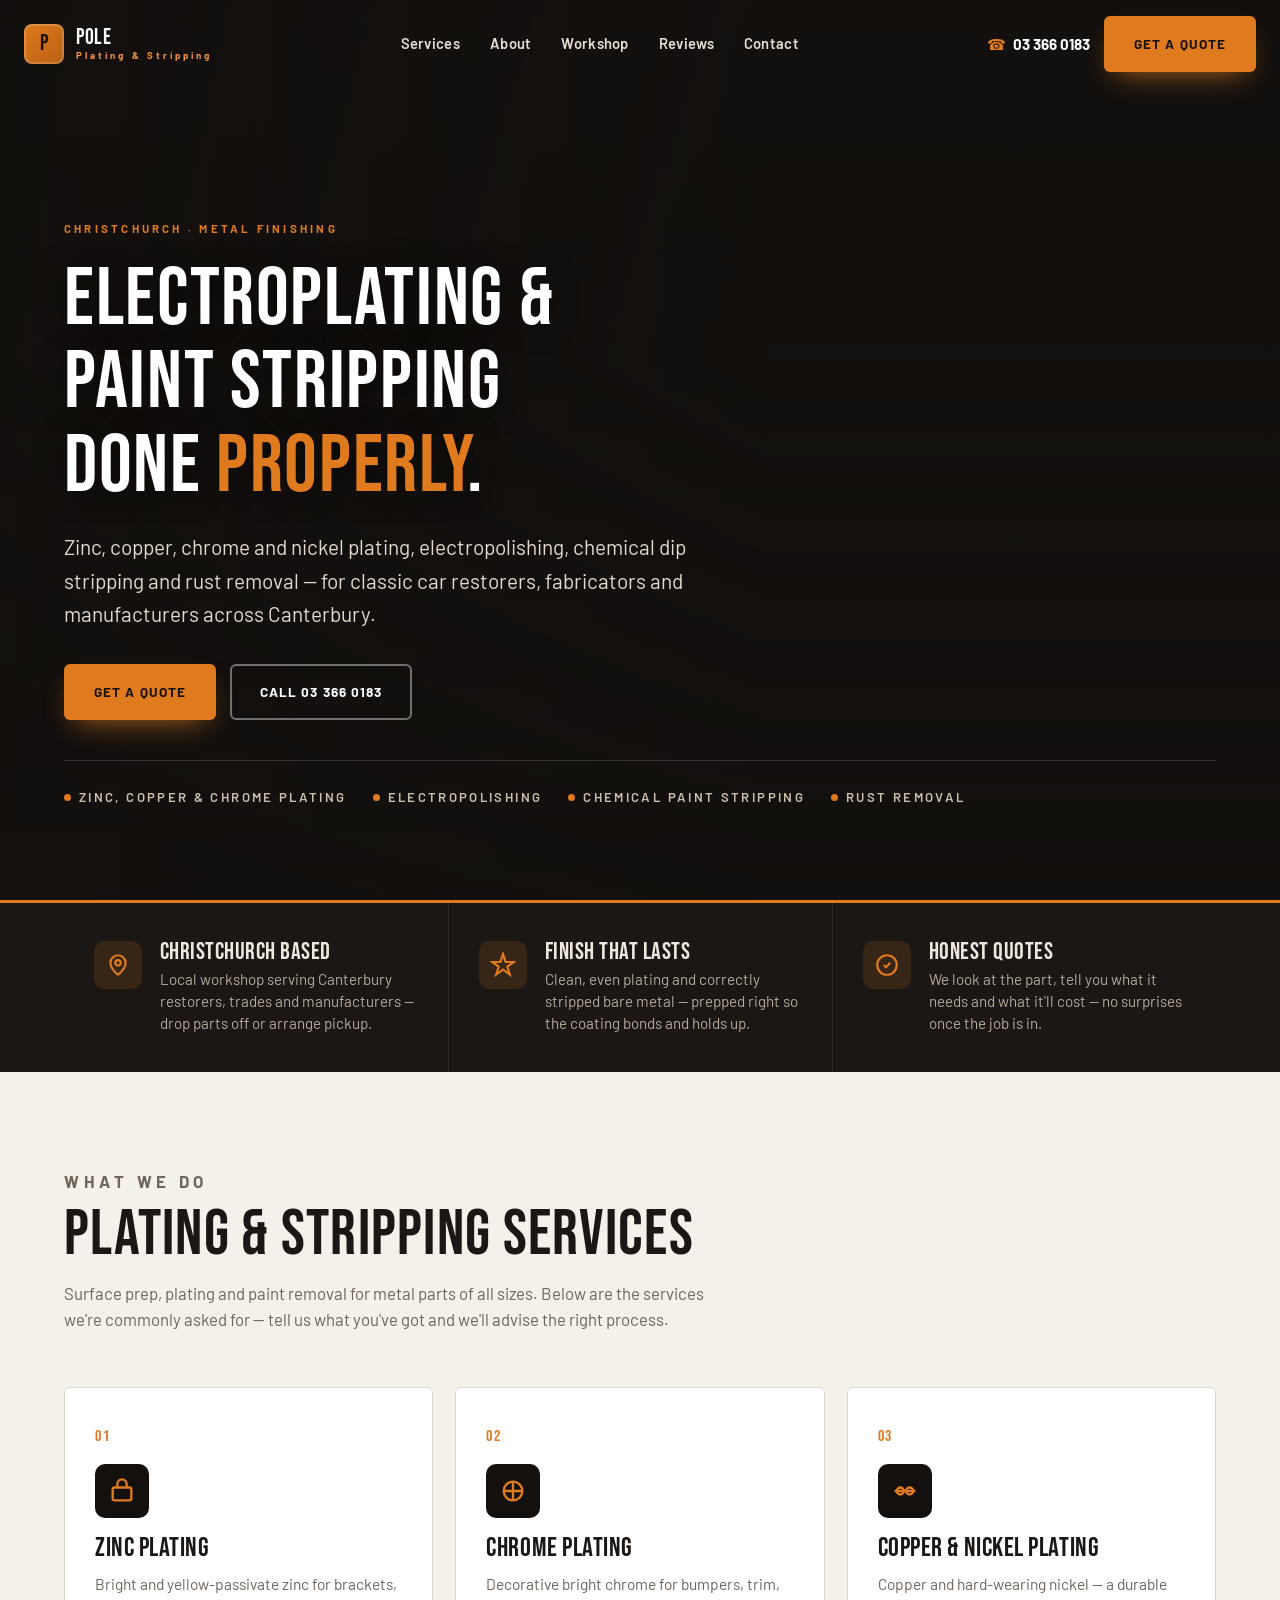
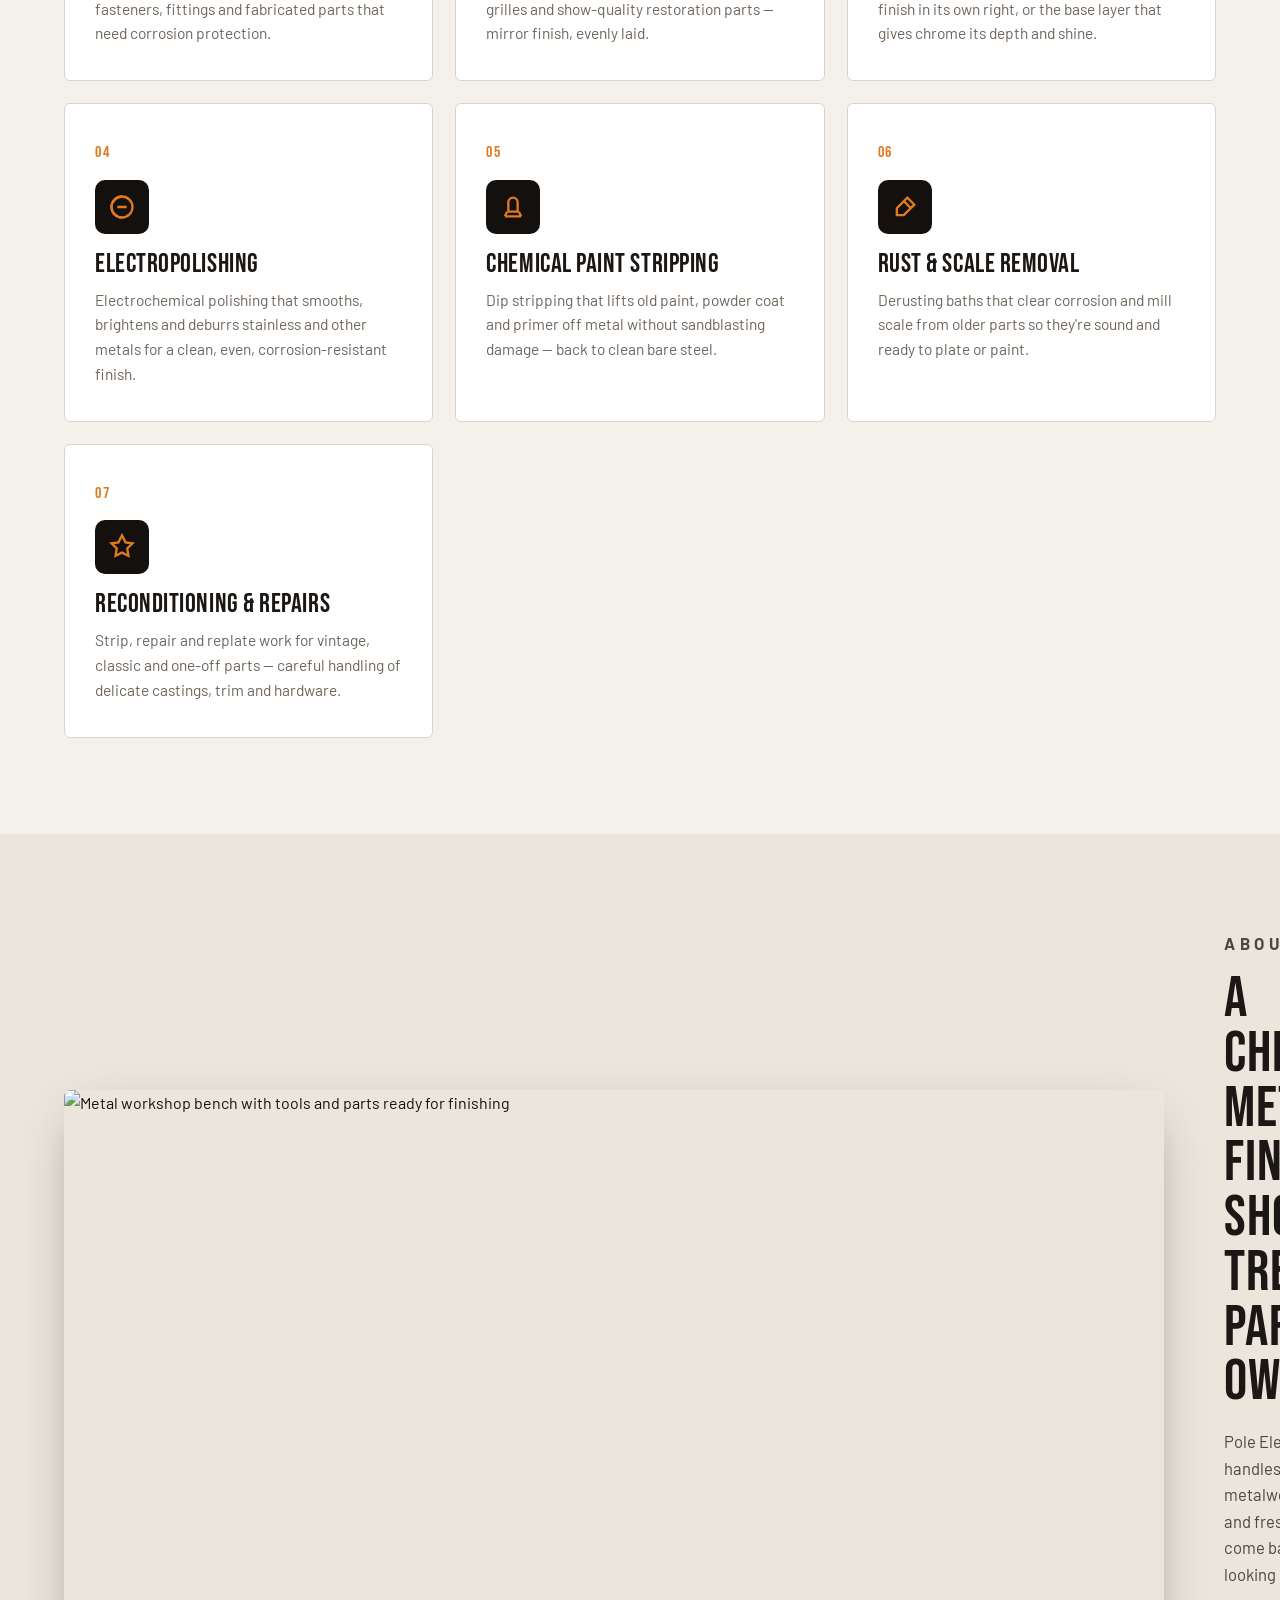
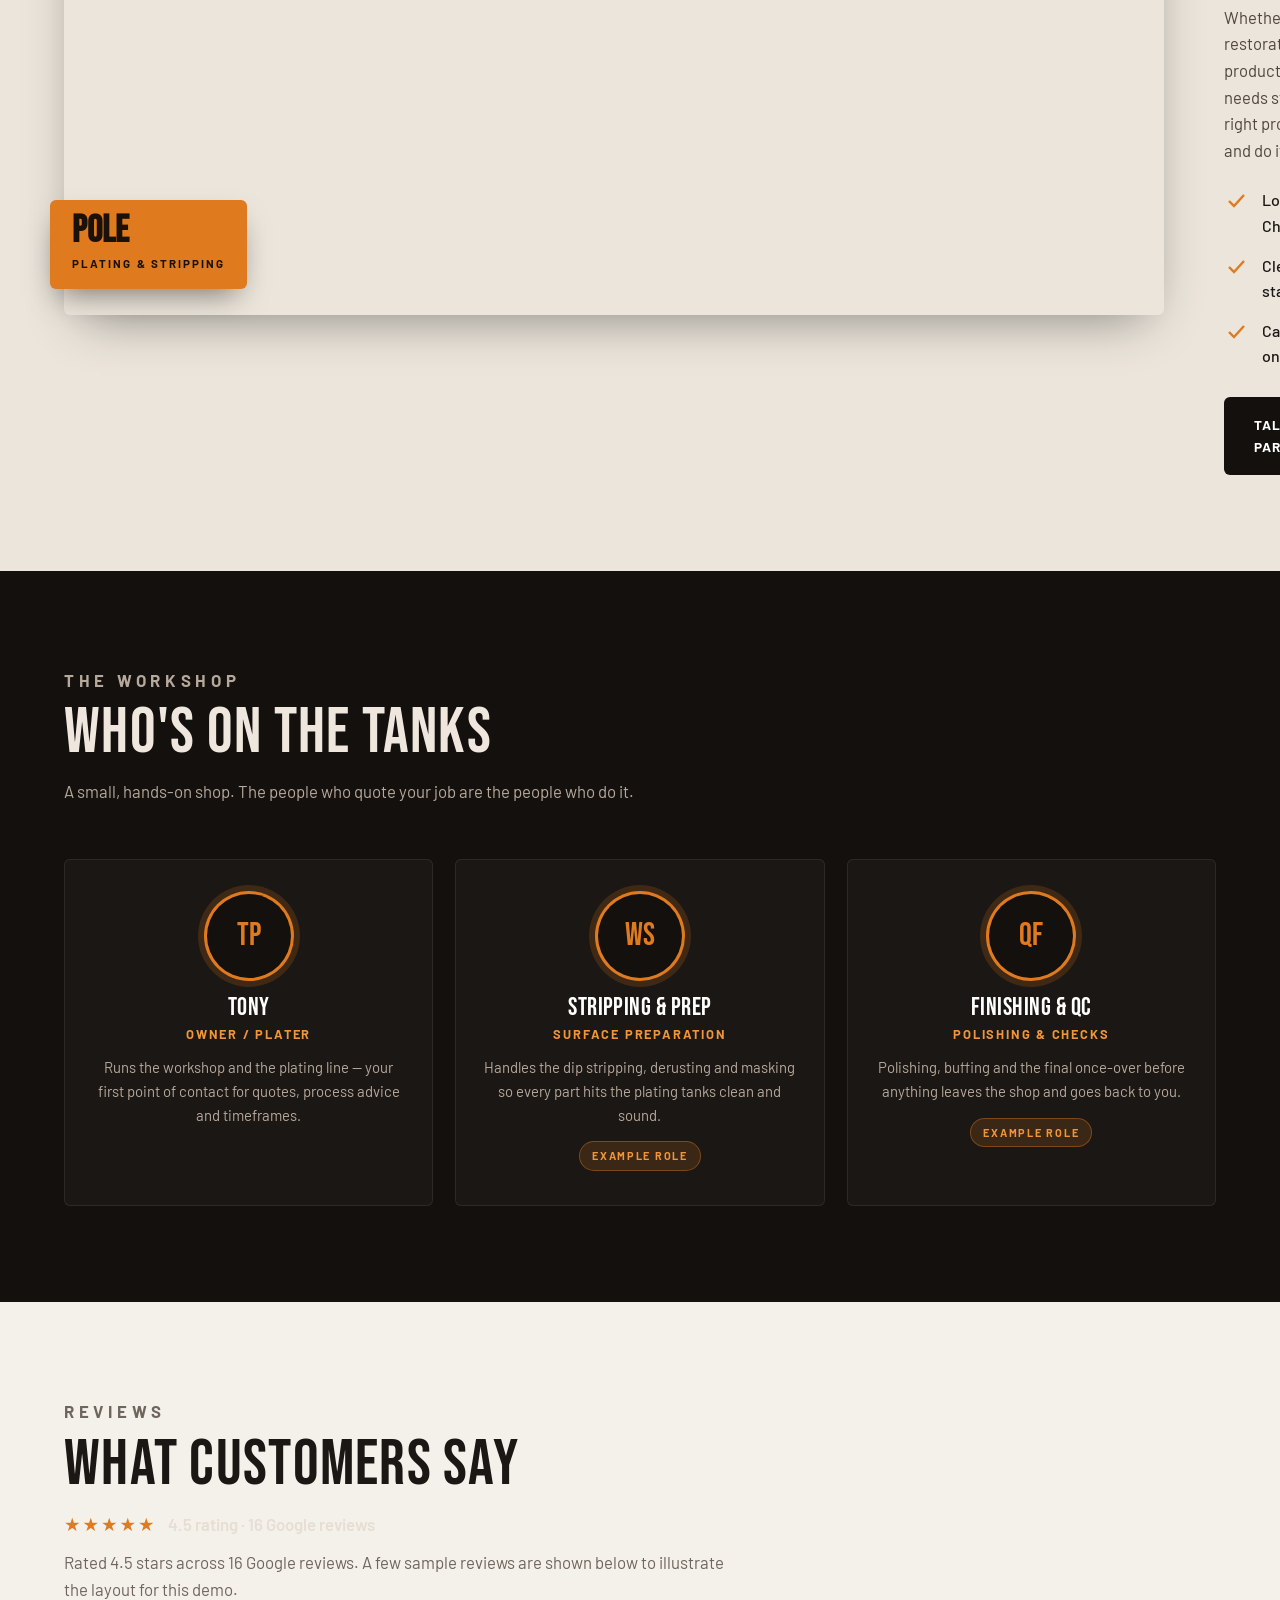
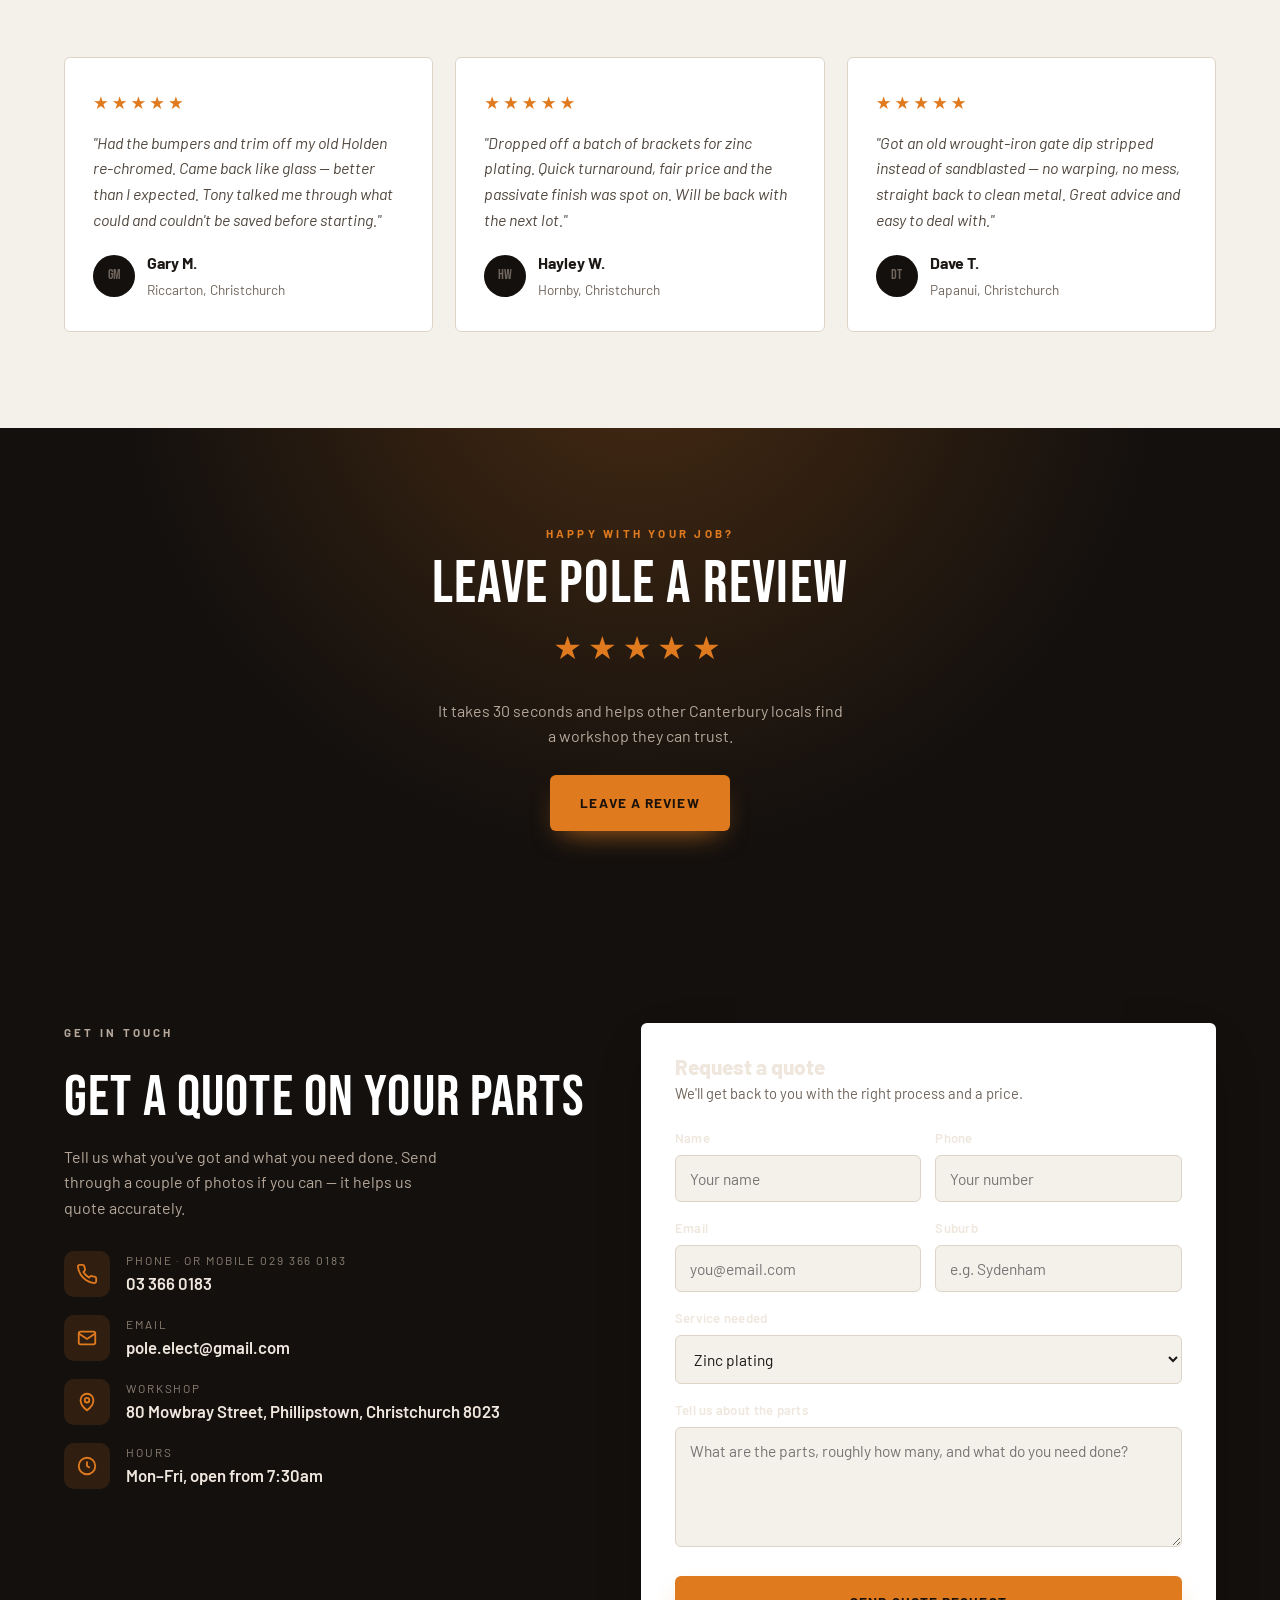
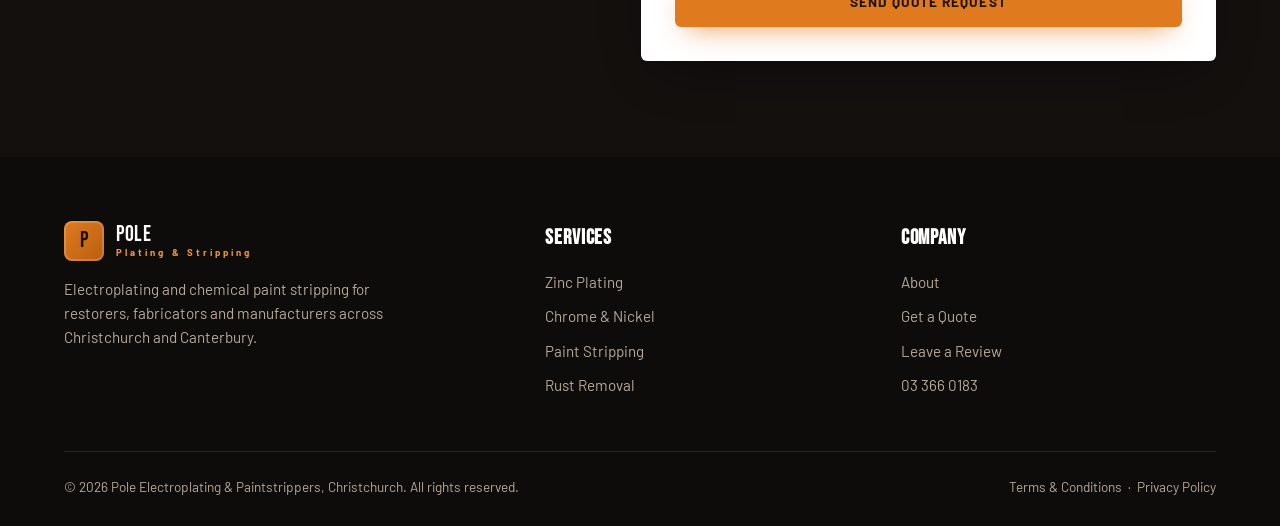
==== commit e568353d: "Correct business info (phone 03 366 0183, address, hours, full services + electropolishing/copper, 4" ====
--- a/index.html
+++ b/index.html
@@ -4,7 +4,7 @@
 <meta charset="UTF-8">
 <meta name="viewport" content="width=device-width, initial-scale=1.0">
 <title>Pole Electroplating &amp; Paintstrippers | Electroplating &amp; Paint Stripping, Christchurch</title>
-<meta name="description" content="Christchurch electroplating and chemical paint stripping. Zinc, chrome and nickel plating plus dip stripping and rust removal for restorers, fabricators and manufacturers. Get a quote from Pole.">
+<meta name="description" content="Christchurch electroplating and chemical paint stripping at 80 Mowbray Street, Phillipstown. Zinc, copper, chrome and nickel plating, electropolishing, dip stripping, rust removal and reconditioning. Phone 03 366 0183.">
 <link rel="icon" type="image/svg+xml" href="favicon.svg">
 <meta property="og:title" content="Pole Electroplating & Paintstrippers — Christchurch metal finishing">
 <meta property="og:description" content="Zinc, chrome and nickel plating plus chemical paint stripping and rust removal across Canterbury.">
@@ -41,7 +41,7 @@
     <a href="#contact">Contact</a>
   </nav>
   <div class="nav-cta">
-    <a class="nav-phone" href="tel:+64293660183"><span>&#9742;</span> 029 366 0183</a>
+    <a class="nav-phone" href="tel:+6433660183"><span>&#9742;</span> 03 366 0183</a>
     <a class="btn btn--primary" href="#contact">Get a Quote</a>
     <button class="nav-toggle" aria-label="Menu"><svg viewBox="0 0 24 24" fill="none" stroke="currentColor" stroke-width="2"><path d="M3 6h18M3 12h18M3 18h18"/></svg></button>
   </div>
@@ -58,13 +58,14 @@
   <div class="hero-inner">
     <p class="eyebrow">Christchurch &middot; Metal Finishing</p>
     <h1>Electroplating &amp; paint stripping done <em>properly</em>.</h1>
-    <p class="hero-sub">Zinc, chrome and nickel plating plus chemical dip stripping and rust removal — for classic car restorers, fabricators and manufacturers across Canterbury.</p>
+    <p class="hero-sub">Zinc, copper, chrome and nickel plating, electropolishing, chemical dip stripping and rust removal — for classic car restorers, fabricators and manufacturers across Canterbury.</p>
     <div class="hero-actions">
       <a class="btn btn--primary" href="#contact">Get a Quote</a>
-      <a class="btn btn--ghost" href="tel:+64293660183">Call 029 366 0183</a>
+      <a class="btn btn--ghost" href="tel:+6433660183">Call 03 366 0183</a>
     </div>
     <div class="hero-tags">
-      <span>Zinc &amp; Chrome Plating</span>
+      <span>Zinc, Copper &amp; Chrome Plating</span>
+      <span>Electropolishing</span>
       <span>Chemical Paint Stripping</span>
       <span>Rust Removal</span>
     </div>
@@ -115,26 +116,32 @@
       <article class="svc-card reveal">
         <span class="svc-num">03</span>
         <div class="svc-ico"><svg viewBox="0 0 24 24" fill="none" stroke="currentColor" stroke-width="2"><path d="M3 12h18"/><circle cx="8" cy="12" r="3"/><circle cx="16" cy="12" r="3"/></svg></div>
-        <h3>Nickel Plating</h3>
-        <p>Hard-wearing nickel as a base layer or final finish — a durable, even undercoat that lifts the chrome on top.</p>
+        <h3>Copper &amp; Nickel Plating</h3>
+        <p>Copper and hard-wearing nickel — a durable finish in its own right, or the base layer that gives chrome its depth and shine.</p>
       </article>
       <article class="svc-card reveal">
         <span class="svc-num">04</span>
+        <div class="svc-ico"><svg viewBox="0 0 24 24" fill="none" stroke="currentColor" stroke-width="2"><circle cx="12" cy="12" r="9"/><path d="M12 3a9 9 0 0 0 0 18M8 12h8"/></svg></div>
+        <h3>Electropolishing</h3>
+        <p>Electrochemical polishing that smooths, brightens and deburrs stainless and other metals for a clean, even, corrosion-resistant finish.</p>
+      </article>
+      <article class="svc-card reveal">
+        <span class="svc-num">05</span>
         <div class="svc-ico"><svg viewBox="0 0 24 24" fill="none" stroke="currentColor" stroke-width="2"><path d="M5 20h14M7 16l-2 4M17 16l2 4"/><path d="M8 16V8a4 4 0 0 1 8 0v8z"/></svg></div>
         <h3>Chemical Paint Stripping</h3>
         <p>Dip stripping that lifts old paint, powder coat and primer off metal without sandblasting damage — back to clean bare steel.</p>
       </article>
       <article class="svc-card reveal">
-        <span class="svc-num">05</span>
+        <span class="svc-num">06</span>
         <div class="svc-ico"><svg viewBox="0 0 24 24" fill="none" stroke="currentColor" stroke-width="2"><path d="M14 4l6 6-9 9H5v-6z"/><path d="M11 7l6 6"/></svg></div>
         <h3>Rust &amp; Scale Removal</h3>
         <p>Derusting baths that clear corrosion and mill scale from older parts so they're sound and ready to plate or paint.</p>
       </article>
       <article class="svc-card reveal">
-        <span class="svc-num">06</span>
+        <span class="svc-num">07</span>
         <div class="svc-ico"><svg viewBox="0 0 24 24" fill="none" stroke="currentColor" stroke-width="2"><path d="M12 2l3 6 6 .9-4.5 4.3 1 6.3L12 16.8 6.5 19.5l1-6.3L3 8.9 9 8z"/></svg></div>
-        <h3>Restoration Refinishing</h3>
-        <p>Strip-and-replate work for vintage and classic parts — careful handling of delicate castings, trim and hardware.</p>
+        <h3>Reconditioning &amp; Repairs</h3>
+        <p>Strip, repair and replate work for vintage, classic and one-off parts — careful handling of delicate castings, trim and hardware.</p>
       </article>
     </div>
   </div>
@@ -201,9 +208,13 @@
 <section class="section section--bone" id="reviews">
   <div class="wrap">
     <div class="section-head reveal">
-      <p class="eyebrow">Example Reviews</p>
+      <p class="eyebrow">Reviews</p>
       <h2>What customers say</h2>
-      <p>Sample reviews shown to illustrate the layout for this demo. Real Google reviews will appear here once connected.</p>
+      <p style="display:inline-flex;align-items:center;gap:12px;flex-wrap:wrap;font-weight:600;color:#e7ded3">
+        <span style="color:var(--accent);letter-spacing:2px;font-size:1.15rem">&#9733;&#9733;&#9733;&#9733;&#9733;</span>
+        <span>4.5 rating &middot; 16 Google reviews</span>
+      </p>
+      <p style="margin-top:10px">Rated 4.5 stars across 16 Google reviews. A few sample reviews are shown below to illustrate the layout for this demo.</p>
     </div>
     <div class="rev-grid">
       <article class="rev-card reveal">
@@ -245,9 +256,10 @@
         <h2>Get a quote on your parts</h2>
         <p>Tell us what you've got and what you need done. Send through a couple of photos if you can — it helps us quote accurately.</p>
         <div class="cinfo">
-          <a href="tel:+64293660183"><span class="ci-ico"><svg viewBox="0 0 24 24" fill="none" stroke="currentColor" stroke-width="2"><path d="M22 16.9v3a2 2 0 0 1-2.2 2 19.8 19.8 0 0 1-8.6-3.1 19.5 19.5 0 0 1-6-6A19.8 19.8 0 0 1 2.1 4.2 2 2 0 0 1 4.1 2h3a2 2 0 0 1 2 1.7c.1 1 .4 1.9.7 2.8a2 2 0 0 1-.5 2.1L8.1 9.9a16 16 0 0 0 6 6l1.3-1.2a2 2 0 0 1 2.1-.5c.9.3 1.8.6 2.8.7a2 2 0 0 1 1.7 2z"/></svg></span><span><small>Call or text</small><b>029 366 0183</b></span></a>
+          <a href="tel:+6433660183"><span class="ci-ico"><svg viewBox="0 0 24 24" fill="none" stroke="currentColor" stroke-width="2"><path d="M22 16.9v3a2 2 0 0 1-2.2 2 19.8 19.8 0 0 1-8.6-3.1 19.5 19.5 0 0 1-6-6A19.8 19.8 0 0 1 2.1 4.2 2 2 0 0 1 4.1 2h3a2 2 0 0 1 2 1.7c.1 1 .4 1.9.7 2.8a2 2 0 0 1-.5 2.1L8.1 9.9a16 16 0 0 0 6 6l1.3-1.2a2 2 0 0 1 2.1-.5c.9.3 1.8.6 2.8.7a2 2 0 0 1 1.7 2z"/></svg></span><span><small>Phone &middot; or mobile 029 366 0183</small><b>03 366 0183</b></span></a>
           <a href="mailto:pole.elect@gmail.com"><span class="ci-ico"><svg viewBox="0 0 24 24" fill="none" stroke="currentColor" stroke-width="2"><rect x="3" y="5" width="18" height="14" rx="2"/><path d="M3 7l9 6 9-6"/></svg></span><span><small>Email</small><b>pole.elect@gmail.com</b></span></a>
-          <div><span class="ci-ico"><svg viewBox="0 0 24 24" fill="none" stroke="currentColor" stroke-width="2"><path d="M12 21s-7-5.2-7-11a7 7 0 0 1 14 0c0 5.8-7 11-7 11z"/><circle cx="12" cy="10" r="2.5"/></svg></span><span><small>Workshop</small><b>Christchurch, Canterbury</b></span></div>
+          <a href="https://maps.google.com/?q=80+Mowbray+Street,+Phillipstown,+Christchurch+8023" target="_blank" rel="noopener"><span class="ci-ico"><svg viewBox="0 0 24 24" fill="none" stroke="currentColor" stroke-width="2"><path d="M12 21s-7-5.2-7-11a7 7 0 0 1 14 0c0 5.8-7 11-7 11z"/><circle cx="12" cy="10" r="2.5"/></svg></span><span><small>Workshop</small><b>80 Mowbray Street, Phillipstown, Christchurch 8023</b></span></a>
+          <div><span class="ci-ico"><svg viewBox="0 0 24 24" fill="none" stroke="currentColor" stroke-width="2"><circle cx="12" cy="12" r="9"/><path d="M12 7v5l3 2"/></svg></span><span><small>Hours</small><b>Mon–Fri, open from 7:30am</b></span></div>
         </div>
       </div>
       <form class="form reveal" action="https://formsubmit.co/pole.elect@gmail.com" method="POST">
@@ -303,7 +315,7 @@
         <a href="#about">About</a>
         <a href="#contact">Get a Quote</a>
         <a href="review.html">Leave a Review</a>
-        <a href="tel:+64293660183">029 366 0183</a>
+        <a href="tel:+6433660183">03 366 0183</a>
       </div>
     </div>
     <div class="foot-bottom">
--- a/style.css
+++ b/style.css
@@ -98,7 +98,7 @@
 .nav-toggle svg{width:28px;height:28px}
 
 /* Hero */
-.hero{position:relative;min-height:100vh;display:flex;align-items:flex-end;background:var(--char-900);overflow:hidden}
+.hero{position:relative;min-height:100vh;display:flex;align-items:flex-end;background:var(--char-900);overflow:hidden;padding-top:110px}
 .hero-slides{position:absolute;inset:0;z-index:0}
 .hero-slide{position:absolute;inset:0;background-size:cover;background-position:center;opacity:0;transition:opacity 1.6s ease;transform:scale(1.06)}
 .hero-slide.active{opacity:1;animation:kenburns 8s ease forwards}
@@ -108,7 +108,7 @@
 .hero-overlay::after{content:"";position:absolute;inset:0;background:linear-gradient(90deg,rgba(19,16,14,.6),transparent 60%)}
 .hero-inner{position:relative;z-index:2;width:100%;max-width:var(--maxw);margin:0 auto;padding:0 24px 92px}
 .hero .eyebrow{margin-bottom:20px}
-.hero h1{color:#fff;font-size:clamp(3.2rem,8.5vw,7rem);max-width:14ch;text-shadow:0 2px 30px rgba(0,0,0,.4)}
+.hero h1{color:#fff;font-size:clamp(2.8rem,6.4vw,5.2rem);line-height:1.02;max-width:16ch;text-shadow:0 2px 30px rgba(0,0,0,.4)}
 .hero h1 em{font-style:normal;color:var(--accent)}
 .hero-sub{color:#e3d9cd;font-size:clamp(1.05rem,2vw,1.3rem);max-width:54ch;margin:22px 0 34px}
 .hero-actions{display:flex;flex-wrap:wrap;gap:14px}
